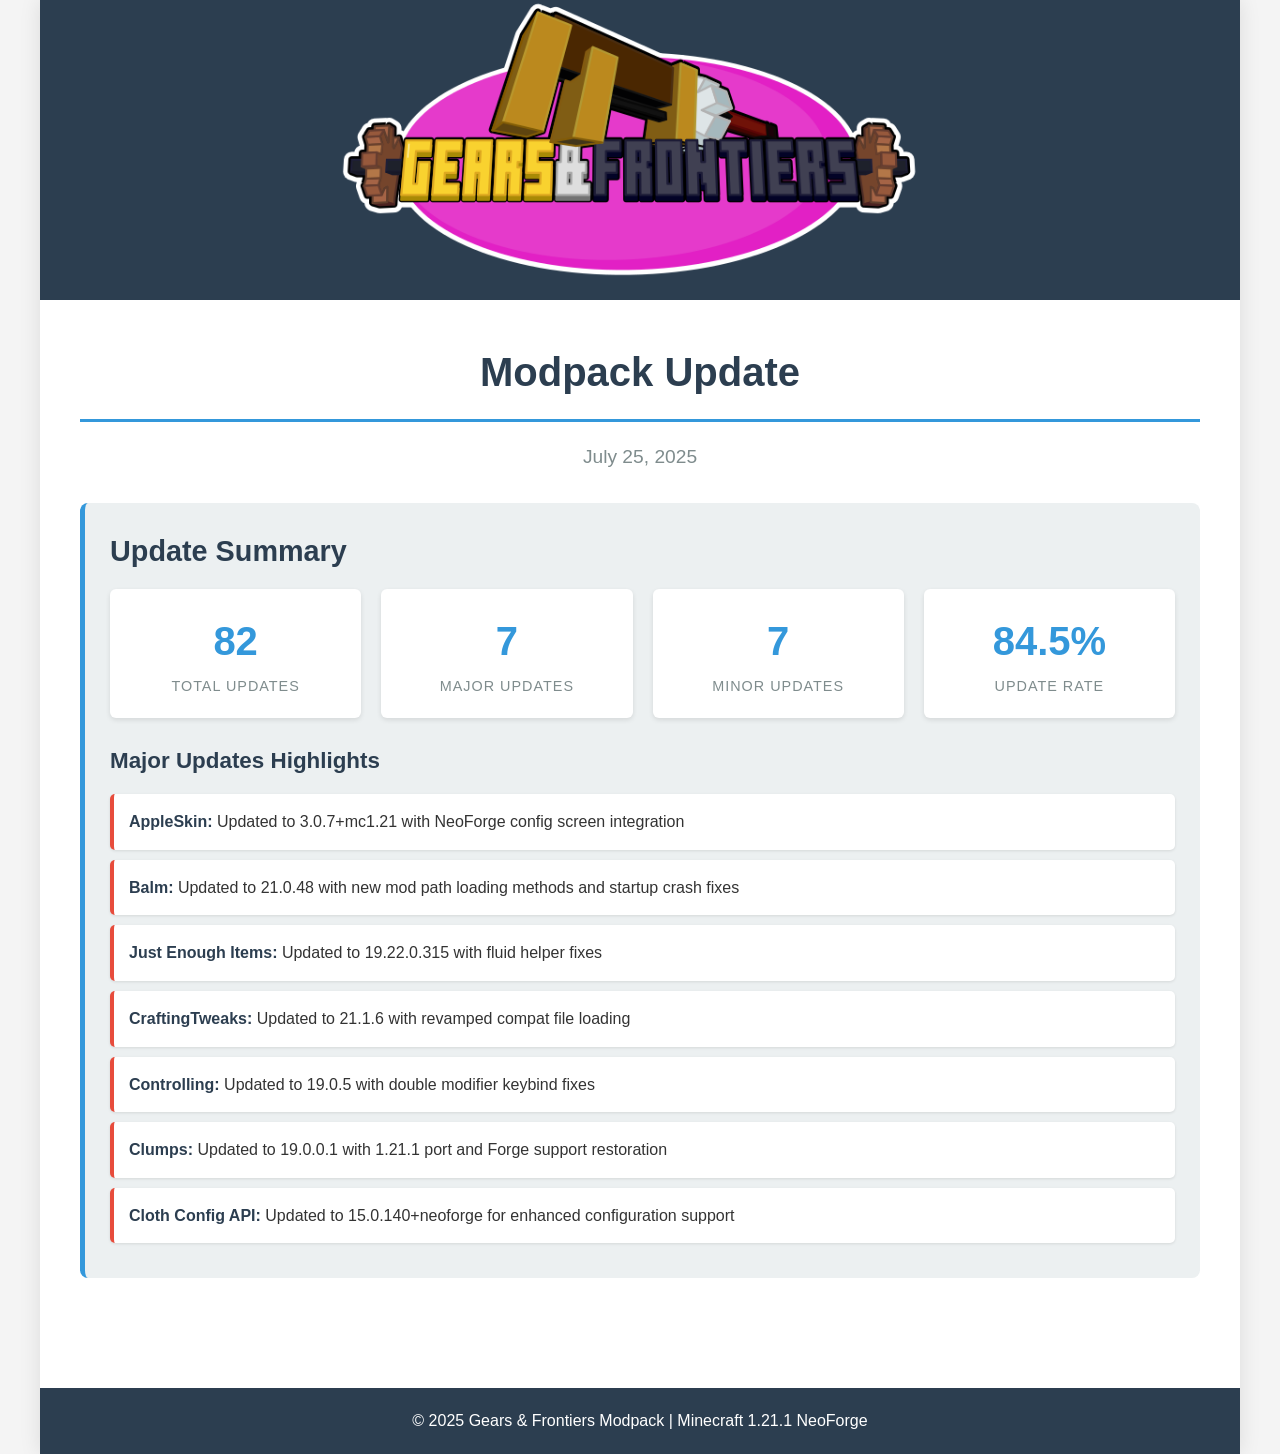
==== index.html @ 36b0a542 "Update 2 testing" ====
<!DOCTYPE html>
<html lang="en">
<head>
    <meta charset="UTF-8">
    <meta name="viewport" content="width=device-width, initial-scale=1.0">
    <title>Gears & Frontiers - Update 2025-07-25</title>
    <style>
        * {
            margin: 0;
            padding: 0;
            box-sizing: border-box;
        }

        body {
            font-family: 'Segoe UI', Tahoma, Geneva, Verdana, sans-serif;
            line-height: 1.6;
            color: #333;
            background-color: #f4f4f4;
        }

        .container {
            max-width: 1200px;
            margin: 0 auto;
            background-color: white;
            box-shadow: 0 0 20px rgba(0, 0, 0, 0.1);
            min-height: 100vh;
        }

        .header {
            width: 100%;
            text-align: center;
            background-color: #2c3e50;
            padding: 0;
        }

        .banner {
            width: 100%;
            height: auto;
            display: block;
            max-height: 300px;
            object-fit: cover;
        }

        .content {
            padding: 40px;
        }

        .update-title {
            color: #2c3e50;
            font-size: 2.5em;
            margin-bottom: 20px;
            text-align: center;
            border-bottom: 3px solid #3498db;
            padding-bottom: 15px;
        }

        .update-date {
            text-align: center;
            color: #7f8c8d;
            font-size: 1.2em;
            margin-bottom: 30px;
        }

        .summary-section {
            background-color: #ecf0f1;
            padding: 25px;
            border-radius: 8px;
            margin-bottom: 30px;
            border-left: 5px solid #3498db;
        }

        .summary-title {
            color: #2c3e50;
            font-size: 1.8em;
            margin-bottom: 15px;
        }

        .stats-grid {
            display: grid;
            grid-template-columns: repeat(auto-fit, minmax(200px, 1fr));
            gap: 20px;
            margin-bottom: 25px;
        }

        .stat-card {
            background-color: white;
            padding: 20px;
            border-radius: 6px;
            text-align: center;
            box-shadow: 0 2px 5px rgba(0, 0, 0, 0.1);
        }

        .stat-number {
            font-size: 2.5em;
            font-weight: bold;
            color: #3498db;
            display: block;
        }

        .stat-label {
            color: #7f8c8d;
            font-size: 0.9em;
            text-transform: uppercase;
            letter-spacing: 1px;
        }

        .highlights {
            margin-top: 25px;
        }

        .highlights h3 {
            color: #2c3e50;
            margin-bottom: 15px;
            font-size: 1.4em;
        }

        .highlight-list {
            list-style: none;
            padding: 0;
        }

        .highlight-list li {
            background-color: white;
            margin-bottom: 10px;
            padding: 15px;
            border-radius: 5px;
            border-left: 4px solid #e74c3c;
            box-shadow: 0 1px 3px rgba(0, 0, 0, 0.1);
        }

        .highlight-list li strong {
            color: #2c3e50;
        }

        .footer {
            background-color: #2c3e50;
            color: white;
            text-align: center;
            padding: 20px;
            margin-top: 40px;
        }

        @media (max-width: 768px) {
            .content {
                padding: 20px;
            }
            
            .update-title {
                font-size: 2em;
            }
            
            .stats-grid {
                grid-template-columns: repeat(auto-fit, minmax(150px, 1fr));
                gap: 15px;
            }
        }
    </style>
</head>
<body>
    <div class="container">
        <header class="header">
            <img src="Assets/banner_clear.png" alt="Gears & Frontiers Banner" class="banner">
        </header>

        <main class="content">
            <h1 class="update-title">Modpack Update</h1>
            <p class="update-date">July 25, 2025</p>

            <section class="summary-section">
                <h2 class="summary-title">Update Summary</h2>
                
                <div class="stats-grid">
                    <div class="stat-card">
                        <span class="stat-number">82</span>
                        <span class="stat-label">Total Updates</span>
                    </div>
                    <div class="stat-card">
                        <span class="stat-number">7</span>
                        <span class="stat-label">Major Updates</span>
                    </div>
                    <div class="stat-card">
                        <span class="stat-number">7</span>
                        <span class="stat-label">Minor Updates</span>
                    </div>
                    <div class="stat-card">
                        <span class="stat-number">84.5%</span>
                        <span class="stat-label">Update Rate</span>
                    </div>
                </div>

                <div class="highlights">
                    <h3>Major Updates Highlights</h3>
                    <ul class="highlight-list">
                        <li><strong>AppleSkin:</strong> Updated to 3.0.7+mc1.21 with NeoForge config screen integration</li>
                        <li><strong>Balm:</strong> Updated to 21.0.48 with new mod path loading methods and startup crash fixes</li>
                        <li><strong>Just Enough Items:</strong> Updated to 19.22.0.315 with fluid helper fixes</li>
                        <li><strong>CraftingTweaks:</strong> Updated to 21.1.6 with revamped compat file loading</li>
                        <li><strong>Controlling:</strong> Updated to 19.0.5 with double modifier keybind fixes</li>
                        <li><strong>Clumps:</strong> Updated to 19.0.0.1 with 1.21.1 port and Forge support restoration</li>
                        <li><strong>Cloth Config API:</strong> Updated to 15.0.140+neoforge for enhanced configuration support</li>
                    </ul>
                </div>
            </section>
        </main>

        <footer class="footer">
            <p>&copy; 2025 Gears & Frontiers Modpack | Minecraft 1.21.1 NeoForge</p>
        </footer>
    </div>
</body>
</html>
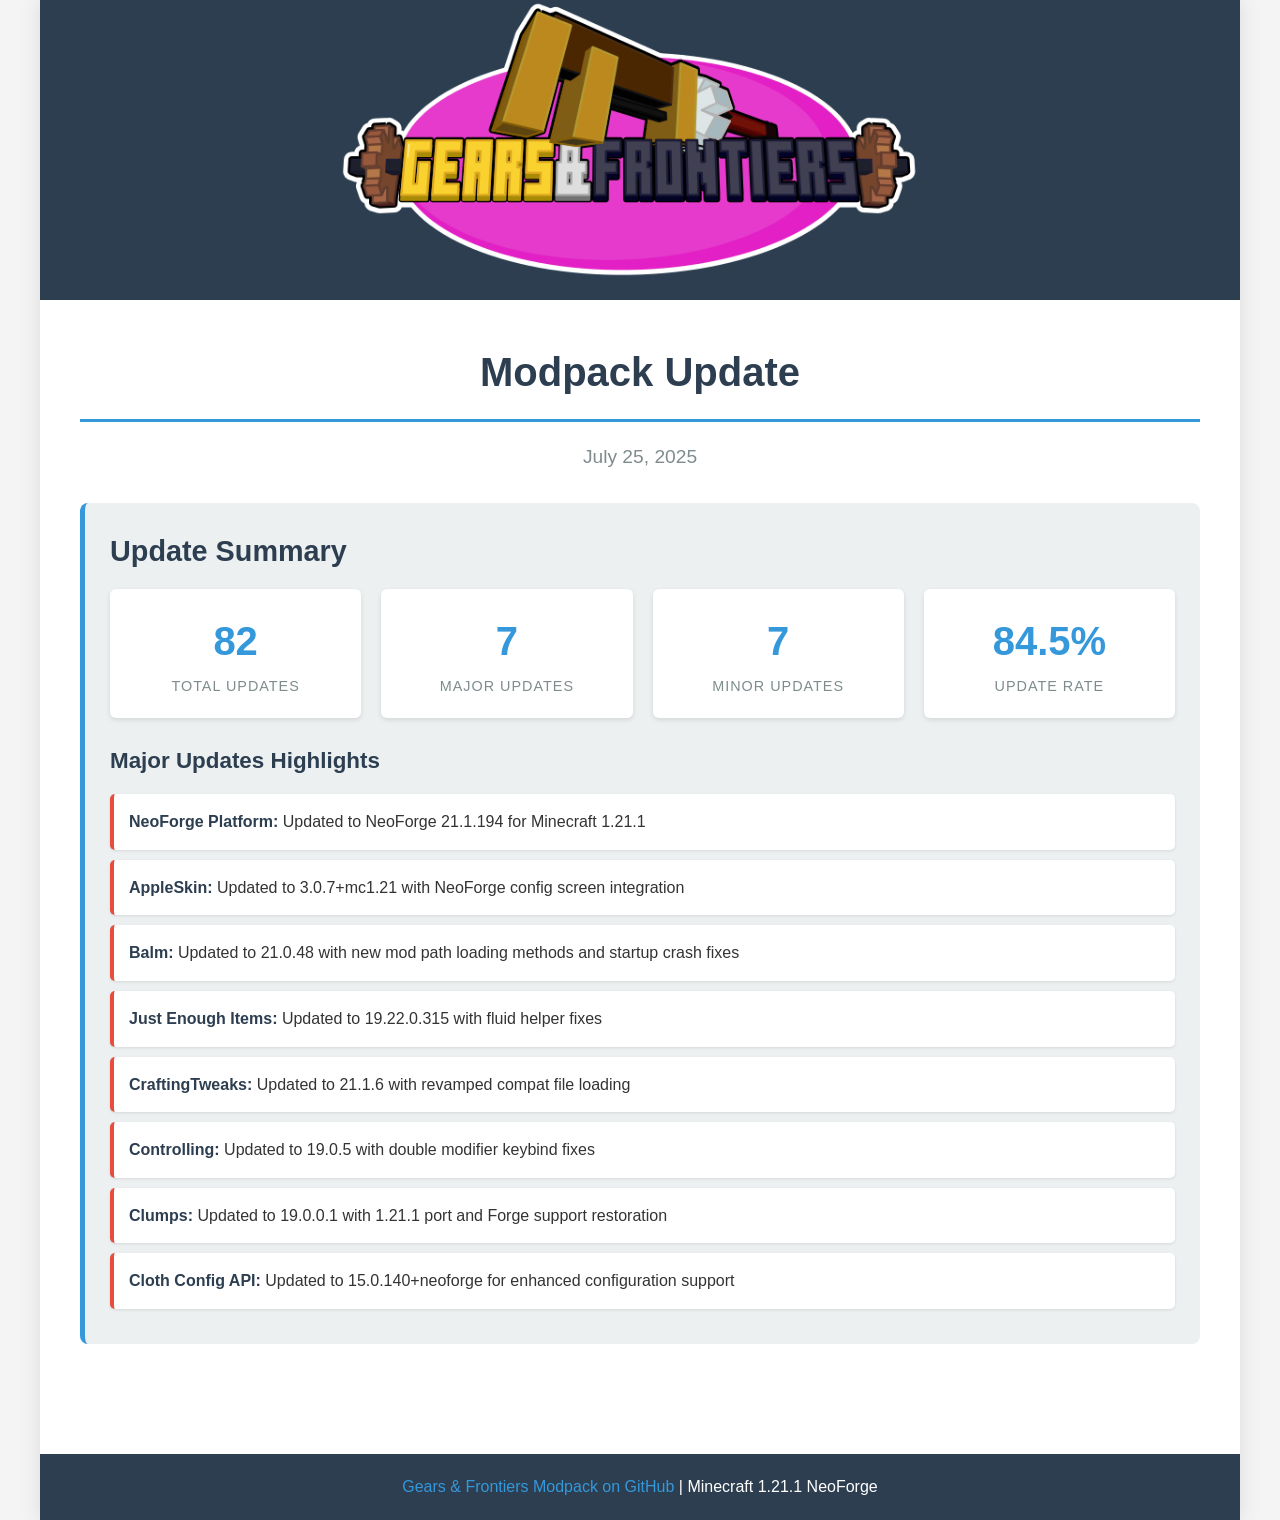
==== commit d28b6a95: "Update 2" ====
--- a/index.html
+++ b/index.html
@@ -191,6 +191,7 @@
                 <div class="highlights">
                     <h3>Major Updates Highlights</h3>
                     <ul class="highlight-list">
+                        <li><strong>NeoForge Platform:</strong> Updated to NeoForge 21.1.194 for Minecraft 1.21.1</li>
                         <li><strong>AppleSkin:</strong> Updated to 3.0.7+mc1.21 with NeoForge config screen integration</li>
                         <li><strong>Balm:</strong> Updated to 21.0.48 with new mod path loading methods and startup crash fixes</li>
                         <li><strong>Just Enough Items:</strong> Updated to 19.22.0.315 with fluid helper fixes</li>
@@ -204,7 +205,7 @@
         </main>
 
         <footer class="footer">
-            <p>&copy; 2025 Gears & Frontiers Modpack | Minecraft 1.21.1 NeoForge</p>
+            <p><a href="https://github.com/edwardg117/Gears-Frontiers" target="_blank" style="color: #3498db; text-decoration: none;">Gears & Frontiers Modpack on GitHub</a> | Minecraft 1.21.1 NeoForge</p>
         </footer>
     </div>
 </body>
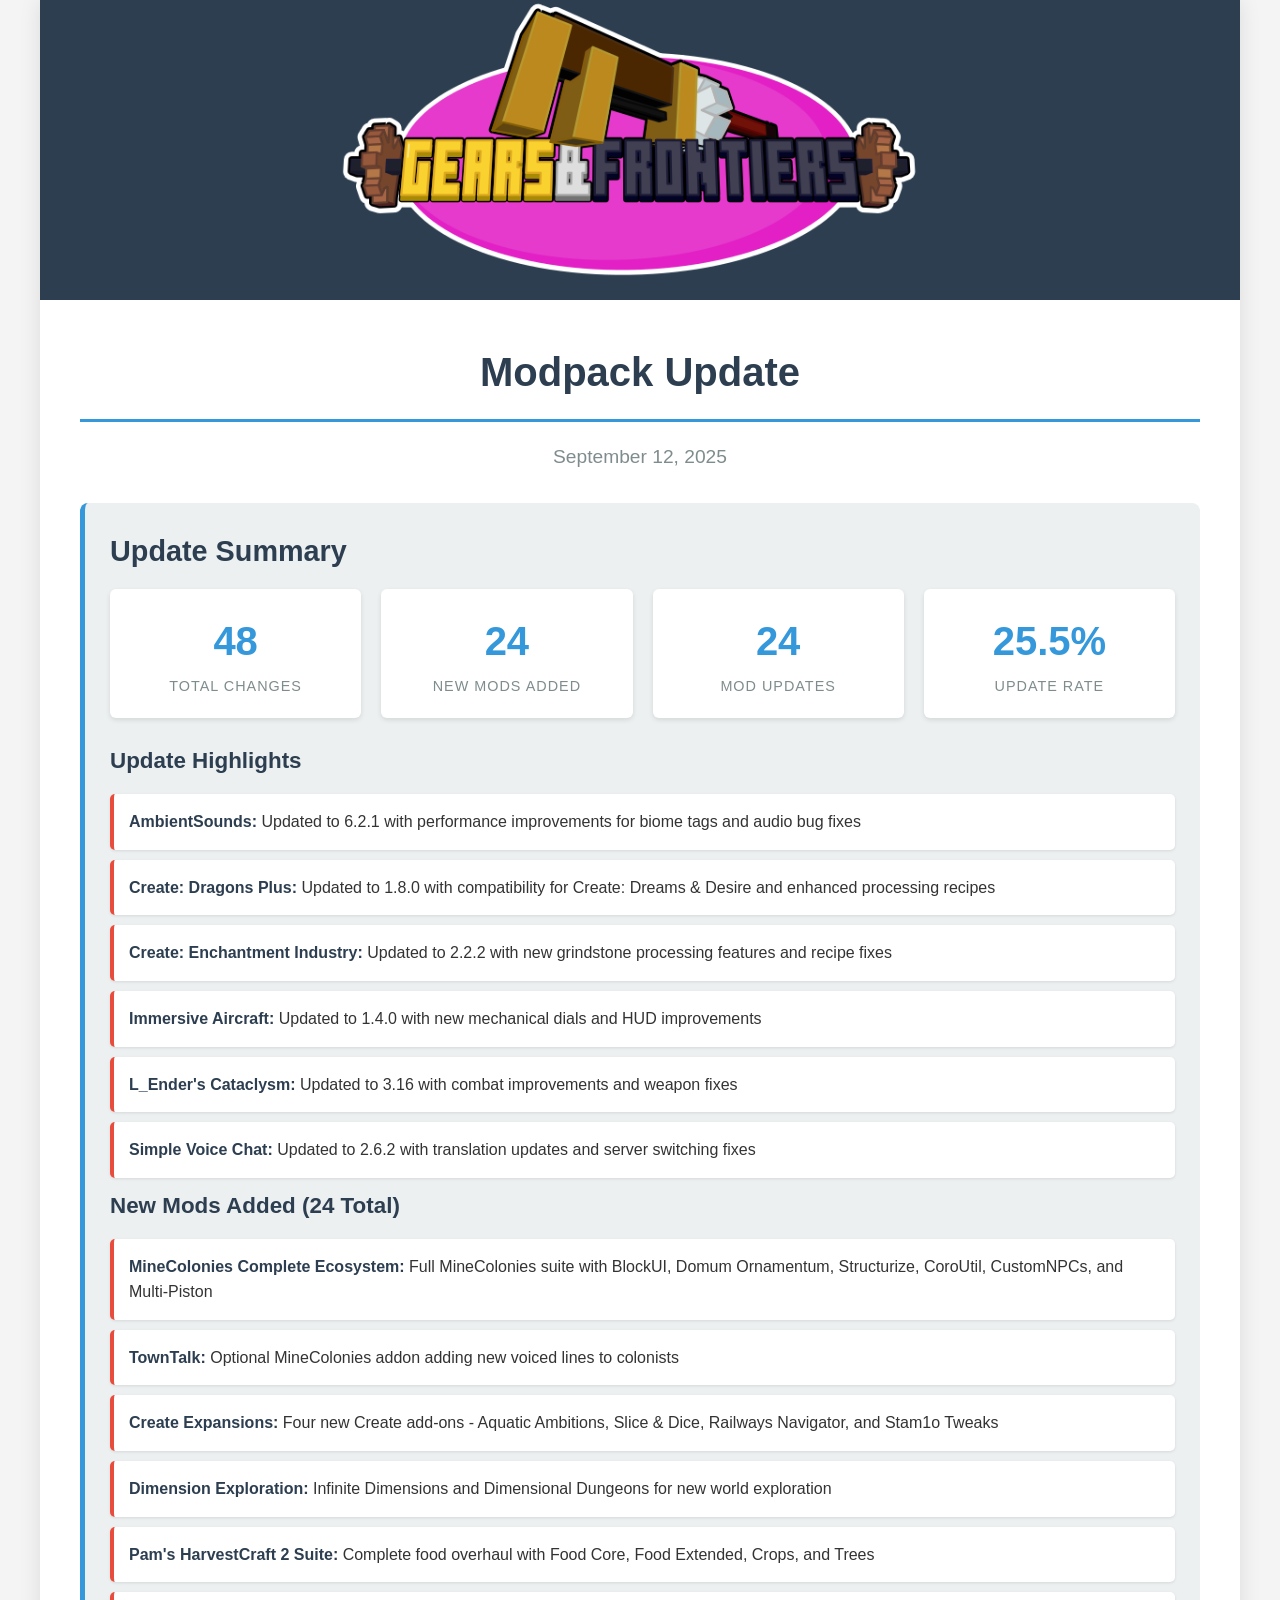
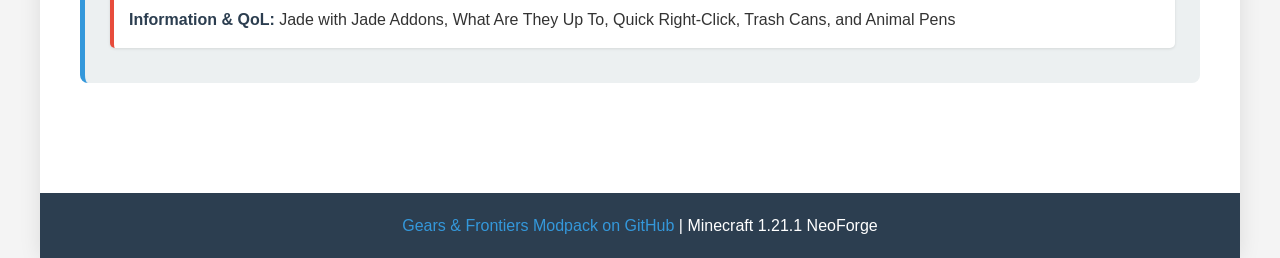
==== commit 1d87fb84: "September Update" ====
--- a/index.html
+++ b/index.html
@@ -3,7 +3,7 @@
 <head>
     <meta charset="UTF-8">
     <meta name="viewport" content="width=device-width, initial-scale=1.0">
-    <title>Gears & Frontiers - Update 2025-07-25</title>
+    <title>Gears & Frontiers - Update 2025-09-12</title>
     <style>
         * {
             margin: 0;
@@ -164,41 +164,49 @@
 
         <main class="content">
             <h1 class="update-title">Modpack Update</h1>
-            <p class="update-date">July 25, 2025</p>
+            <p class="update-date">September 12, 2025</p>
 
             <section class="summary-section">
                 <h2 class="summary-title">Update Summary</h2>
                 
                 <div class="stats-grid">
                     <div class="stat-card">
-                        <span class="stat-number">82</span>
-                        <span class="stat-label">Total Updates</span>
-                    </div>
-                    <div class="stat-card">
-                        <span class="stat-number">7</span>
-                        <span class="stat-label">Major Updates</span>
-                    </div>
-                    <div class="stat-card">
-                        <span class="stat-number">7</span>
-                        <span class="stat-label">Minor Updates</span>
-                    </div>
-                    <div class="stat-card">
-                        <span class="stat-number">84.5%</span>
+                        <span class="stat-number">48</span>
+                        <span class="stat-label">Total Changes</span>
+                    </div>
+                    <div class="stat-card">
+                        <span class="stat-number">24</span>
+                        <span class="stat-label">New Mods Added</span>
+                    </div>
+                    <div class="stat-card">
+                        <span class="stat-number">24</span>
+                        <span class="stat-label">Mod Updates</span>
+                    </div>
+                    <div class="stat-card">
+                        <span class="stat-number">25.5%</span>
                         <span class="stat-label">Update Rate</span>
                     </div>
                 </div>
 
                 <div class="highlights">
-                    <h3>Major Updates Highlights</h3>
+                    <h3>Update Highlights</h3>
                     <ul class="highlight-list">
-                        <li><strong>NeoForge Platform:</strong> Updated to NeoForge 21.1.194 for Minecraft 1.21.1</li>
-                        <li><strong>AppleSkin:</strong> Updated to 3.0.7+mc1.21 with NeoForge config screen integration</li>
-                        <li><strong>Balm:</strong> Updated to 21.0.48 with new mod path loading methods and startup crash fixes</li>
-                        <li><strong>Just Enough Items:</strong> Updated to 19.22.0.315 with fluid helper fixes</li>
-                        <li><strong>CraftingTweaks:</strong> Updated to 21.1.6 with revamped compat file loading</li>
-                        <li><strong>Controlling:</strong> Updated to 19.0.5 with double modifier keybind fixes</li>
-                        <li><strong>Clumps:</strong> Updated to 19.0.0.1 with 1.21.1 port and Forge support restoration</li>
-                        <li><strong>Cloth Config API:</strong> Updated to 15.0.140+neoforge for enhanced configuration support</li>
+                        <li><strong>AmbientSounds:</strong> Updated to 6.2.1 with performance improvements for biome tags and audio bug fixes</li>
+                        <li><strong>Create: Dragons Plus:</strong> Updated to 1.8.0 with compatibility for Create: Dreams & Desire and enhanced processing recipes</li>
+                        <li><strong>Create: Enchantment Industry:</strong> Updated to 2.2.2 with new grindstone processing features and recipe fixes</li>
+                        <li><strong>Immersive Aircraft:</strong> Updated to 1.4.0 with new mechanical dials and HUD improvements</li>
+                        <li><strong>L_Ender's Cataclysm:</strong> Updated to 3.16 with combat improvements and weapon fixes</li>
+                        <li><strong>Simple Voice Chat:</strong> Updated to 2.6.2 with translation updates and server switching fixes</li>
+                    </ul>
+
+                    <h3>New Mods Added (24 Total)</h3>
+                    <ul class="highlight-list">
+                        <li><strong>MineColonies Complete Ecosystem:</strong> Full MineColonies suite with BlockUI, Domum Ornamentum, Structurize, CoroUtil, CustomNPCs, and Multi-Piston</li>
+                        <li><strong>TownTalk:</strong> Optional MineColonies addon adding new voiced lines to colonists</li>
+                        <li><strong>Create Expansions:</strong> Four new Create add-ons - Aquatic Ambitions, Slice & Dice, Railways Navigator, and Stam1o Tweaks</li>
+                        <li><strong>Dimension Exploration:</strong> Infinite Dimensions and Dimensional Dungeons for new world exploration</li>
+                        <li><strong>Pam's HarvestCraft 2 Suite:</strong> Complete food overhaul with Food Core, Food Extended, Crops, and Trees</li>
+                        <li><strong>Information & QoL:</strong> Jade with Jade Addons, What Are They Up To, Quick Right-Click, Trash Cans, and Animal Pens</li>
                     </ul>
                 </div>
             </section>
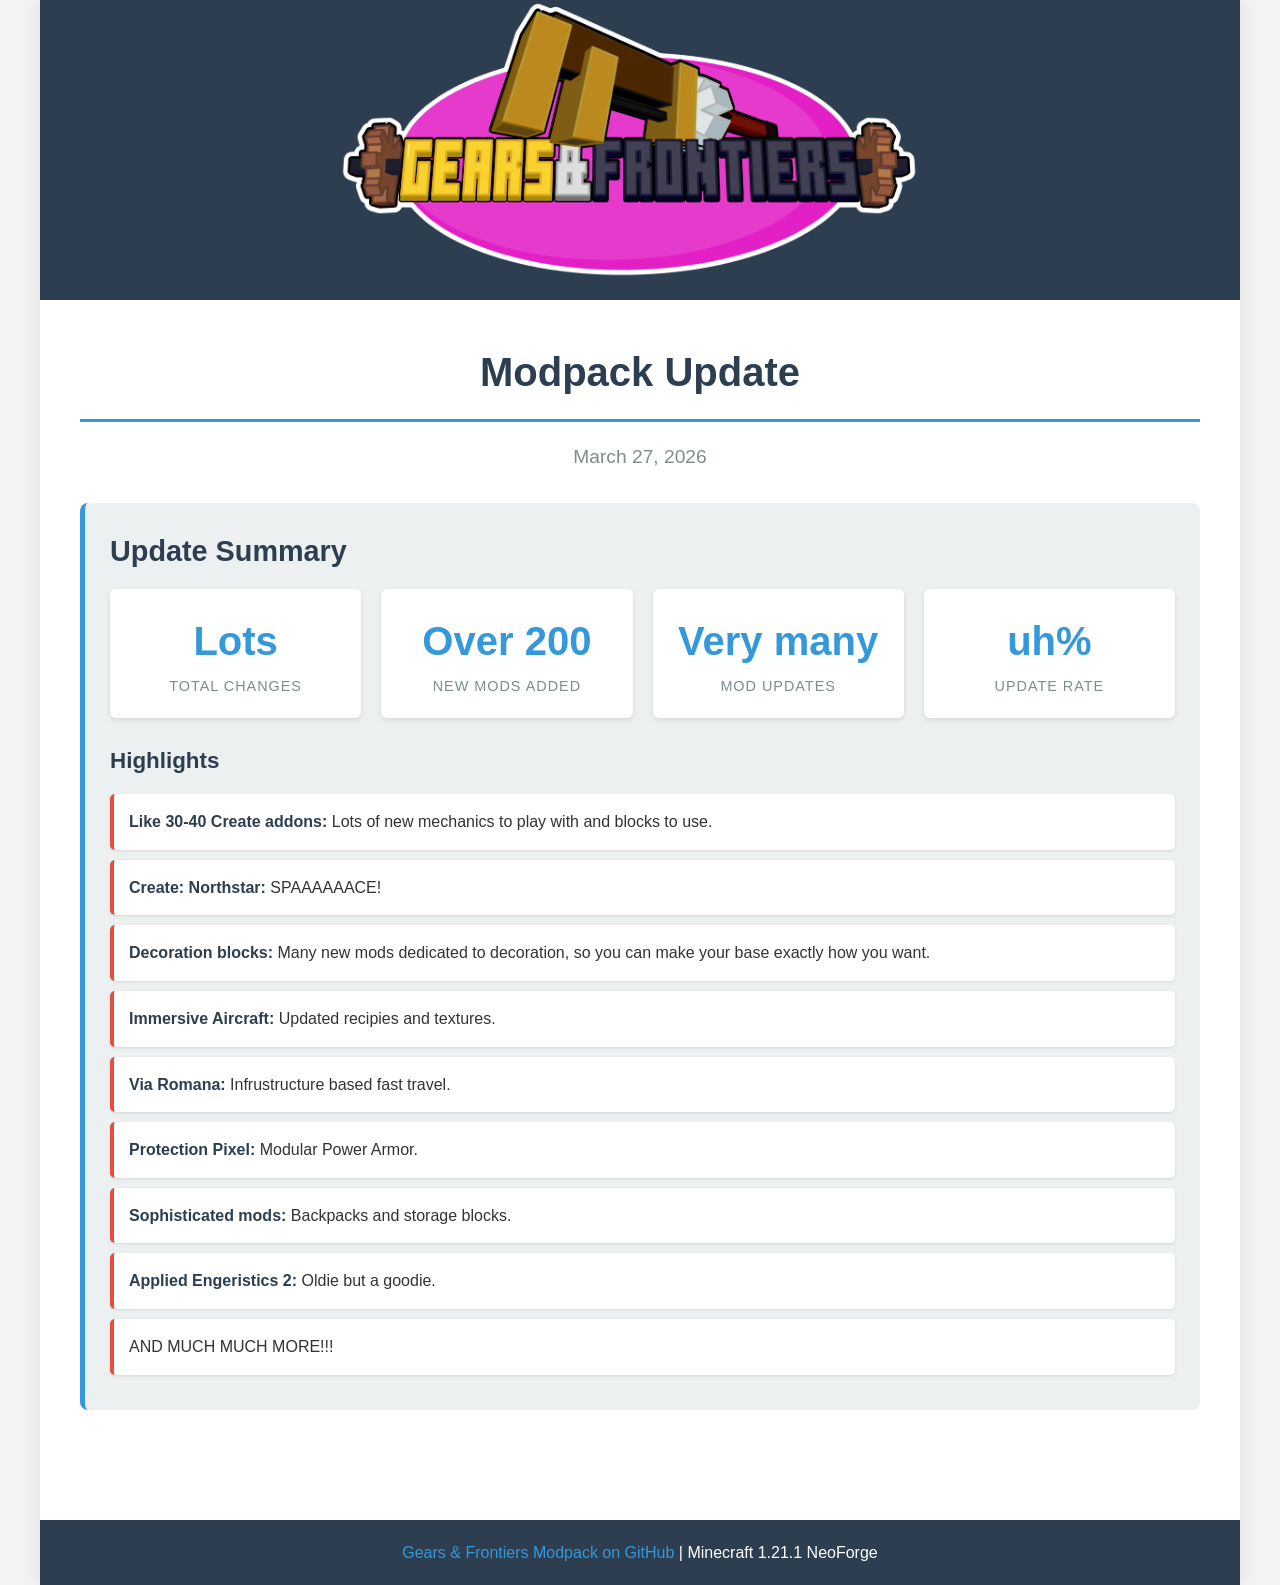
==== commit 770a6ece: "Update 4 soft release" ====
--- a/index.html
+++ b/index.html
@@ -164,49 +164,42 @@
 
         <main class="content">
             <h1 class="update-title">Modpack Update</h1>
-            <p class="update-date">September 12, 2025</p>
+            <p class="update-date">March 27, 2026</p>
 
             <section class="summary-section">
                 <h2 class="summary-title">Update Summary</h2>
                 
                 <div class="stats-grid">
                     <div class="stat-card">
-                        <span class="stat-number">48</span>
+                        <span class="stat-number">Lots</span>
                         <span class="stat-label">Total Changes</span>
                     </div>
                     <div class="stat-card">
-                        <span class="stat-number">24</span>
+                        <span class="stat-number">Over 200</span>
                         <span class="stat-label">New Mods Added</span>
                     </div>
                     <div class="stat-card">
-                        <span class="stat-number">24</span>
+                        <span class="stat-number">Very many</span>
                         <span class="stat-label">Mod Updates</span>
                     </div>
                     <div class="stat-card">
-                        <span class="stat-number">25.5%</span>
+                        <span class="stat-number">uh%</span>
                         <span class="stat-label">Update Rate</span>
                     </div>
                 </div>
 
                 <div class="highlights">
-                    <h3>Update Highlights</h3>
+                    <h3>Highlights</h3>
                     <ul class="highlight-list">
-                        <li><strong>AmbientSounds:</strong> Updated to 6.2.1 with performance improvements for biome tags and audio bug fixes</li>
-                        <li><strong>Create: Dragons Plus:</strong> Updated to 1.8.0 with compatibility for Create: Dreams & Desire and enhanced processing recipes</li>
-                        <li><strong>Create: Enchantment Industry:</strong> Updated to 2.2.2 with new grindstone processing features and recipe fixes</li>
-                        <li><strong>Immersive Aircraft:</strong> Updated to 1.4.0 with new mechanical dials and HUD improvements</li>
-                        <li><strong>L_Ender's Cataclysm:</strong> Updated to 3.16 with combat improvements and weapon fixes</li>
-                        <li><strong>Simple Voice Chat:</strong> Updated to 2.6.2 with translation updates and server switching fixes</li>
-                    </ul>
-
-                    <h3>New Mods Added (24 Total)</h3>
-                    <ul class="highlight-list">
-                        <li><strong>MineColonies Complete Ecosystem:</strong> Full MineColonies suite with BlockUI, Domum Ornamentum, Structurize, CoroUtil, CustomNPCs, and Multi-Piston</li>
-                        <li><strong>TownTalk:</strong> Optional MineColonies addon adding new voiced lines to colonists</li>
-                        <li><strong>Create Expansions:</strong> Four new Create add-ons - Aquatic Ambitions, Slice & Dice, Railways Navigator, and Stam1o Tweaks</li>
-                        <li><strong>Dimension Exploration:</strong> Infinite Dimensions and Dimensional Dungeons for new world exploration</li>
-                        <li><strong>Pam's HarvestCraft 2 Suite:</strong> Complete food overhaul with Food Core, Food Extended, Crops, and Trees</li>
-                        <li><strong>Information & QoL:</strong> Jade with Jade Addons, What Are They Up To, Quick Right-Click, Trash Cans, and Animal Pens</li>
+                        <li><strong>Like 30-40 Create addons:</strong> Lots of new mechanics to play with and blocks to use.</li>
+                        <li><strong>Create: Northstar:</strong> SPAAAAAACE!</li>
+                        <li><strong>Decoration blocks:</strong> Many new mods dedicated to decoration, so you can make your base exactly how you want.</li>
+                        <li><strong>Immersive Aircraft:</strong> Updated recipies and textures.</li>
+                        <li><strong>Via Romana:</strong> Infrustructure based fast travel.</li>
+                        <li><strong>Protection Pixel:</strong> Modular Power Armor.</li>
+                        <li><strong>Sophisticated mods:</strong> Backpacks and storage blocks.</li>
+                        <li><strong>Applied Engeristics 2:</strong> Oldie but a goodie.</li>
+                        <li>AND MUCH MUCH MORE!!!</li>
                     </ul>
                 </div>
             </section>
